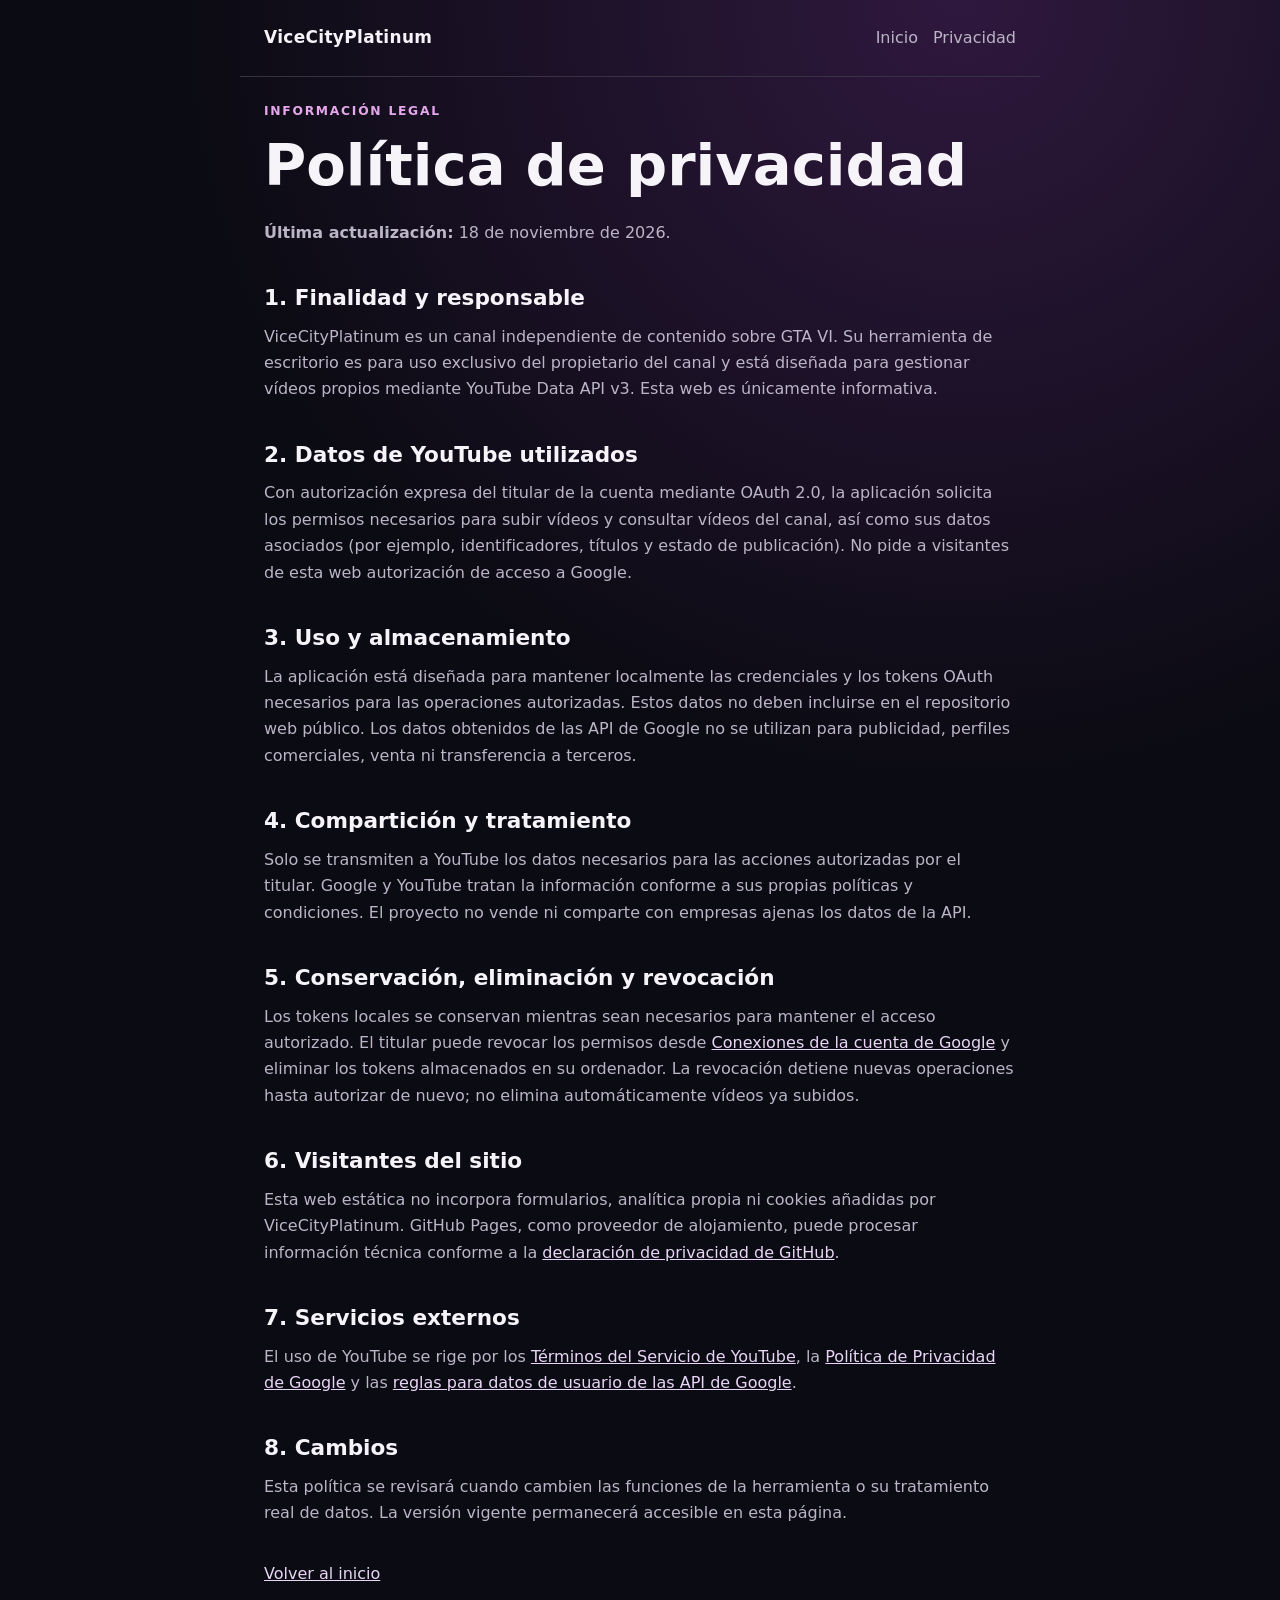
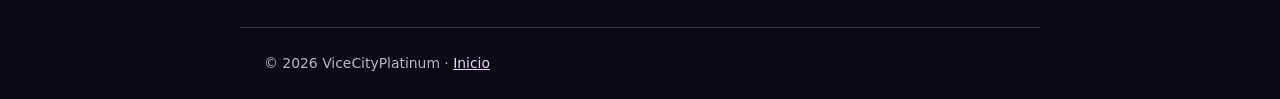
==== privacidad.html @ 12c41e84 "Añadir privacidad.html del sitio informativo" ====
<!doctype html><html lang="es"><head><meta charset="utf-8"><meta name="viewport" content="width=device-width,initial-scale=1"><meta name="description" content="Política de privacidad de la herramienta ViceCityPlatinum."><title>Política de privacidad | ViceCityPlatinum</title><link rel="stylesheet" href="./styles.css"></head><body><header class="wrap"><a class="brand" href="./">ViceCityPlatinum</a><nav aria-label="Navegación"><a href="./">Inicio</a><a href="./privacidad.html">Privacidad</a></nav></header><main class="wrap"><p class="eyebrow">Información legal</p><h1>Política de privacidad</h1><p><strong>Última actualización:</strong> 18 de noviembre de 2026.</p>
<h2>1. Finalidad y responsable</h2><p>ViceCityPlatinum es un canal independiente de contenido sobre GTA VI. Su herramienta de escritorio es para uso exclusivo del propietario del canal y está diseñada para gestionar vídeos propios mediante YouTube Data API v3. Esta web es únicamente informativa.</p>
<h2>2. Datos de YouTube utilizados</h2><p>Con autorización expresa del titular de la cuenta mediante OAuth 2.0, la aplicación solicita los permisos necesarios para subir vídeos y consultar vídeos del canal, así como sus datos asociados (por ejemplo, identificadores, títulos y estado de publicación). No pide a visitantes de esta web autorización de acceso a Google.</p>
<h2>3. Uso y almacenamiento</h2><p>La aplicación está diseñada para mantener localmente las credenciales y los tokens OAuth necesarios para las operaciones autorizadas. Estos datos no deben incluirse en el repositorio web público. Los datos obtenidos de las API de Google no se utilizan para publicidad, perfiles comerciales, venta ni transferencia a terceros.</p>
<h2>4. Compartición y tratamiento</h2><p>Solo se transmiten a YouTube los datos necesarios para las acciones autorizadas por el titular. Google y YouTube tratan la información conforme a sus propias políticas y condiciones. El proyecto no vende ni comparte con empresas ajenas los datos de la API.</p>
<h2>5. Conservación, eliminación y revocación</h2><p>Los tokens locales se conservan mientras sean necesarios para mantener el acceso autorizado. El titular puede revocar los permisos desde <a href="https://myaccount.google.com/connections">Conexiones de la cuenta de Google</a> y eliminar los tokens almacenados en su ordenador. La revocación detiene nuevas operaciones hasta autorizar de nuevo; no elimina automáticamente vídeos ya subidos.</p>
<h2>6. Visitantes del sitio</h2><p>Esta web estática no incorpora formularios, analítica propia ni cookies añadidas por ViceCityPlatinum. GitHub Pages, como proveedor de alojamiento, puede procesar información técnica conforme a la <a href="https://docs.github.com/es/site-policy/privacy-policies/github-general-privacy-statement">declaración de privacidad de GitHub</a>.</p>
<h2>7. Servicios externos</h2><p>El uso de YouTube se rige por los <a href="https://www.youtube.com/t/terms">Términos del Servicio de YouTube</a>, la <a href="https://policies.google.com/privacy">Política de Privacidad de Google</a> y las <a href="https://developers.google.com/terms/api-services-user-data-policy">reglas para datos de usuario de las API de Google</a>.</p>
<h2>8. Cambios</h2><p>Esta política se revisará cuando cambien las funciones de la herramienta o su tratamiento real de datos. La versión vigente permanecerá accesible en esta página.</p><p style="margin-top:34px"><a href="./">Volver al inicio</a></p></main><footer class="wrap">© 2026 ViceCityPlatinum · <a href="./">Inicio</a></footer></body></html>
---- styles.css ----
:root{color-scheme:dark;--bg:#0b0b13;--panel:#171622;--text:#f6f3f9;--muted:#bbb5c7;--accent:#e9d6f6;--border:#383141}*{box-sizing:border-box}body{margin:0;background:radial-gradient(circle at 75% 0,#2f183e 0,transparent 40%),var(--bg);color:var(--text);font:16px/1.65 system-ui,-apple-system,Segoe UI,Arial,sans-serif}.wrap{max-width:800px;margin:0 auto;padding:24px}header{display:flex;justify-content:space-between;align-items:center;gap:20px;border-bottom:1px solid var(--border)}.brand{font-size:1.06rem;letter-spacing:.02em;font-weight:800;color:var(--text);text-decoration:none}nav{display:flex;flex-wrap:wrap;gap:15px}a{color:var(--accent)}nav a{text-decoration:none;color:var(--muted)}nav a:hover,a:hover{color:white}main{padding-top:75px;padding-bottom:80px}h1{font-size:clamp(2.2rem,6vw,3.6rem);line-height:1.1;margin:0 0 22px}h2{font-size:1.35rem;margin:34px 0 8px}p,li{color:var(--muted)}p{margin:0 0 16px}.eyebrow{color:#e5a6eb;font-weight:700;text-transform:uppercase;letter-spacing:.14em;font-size:.77rem;margin-bottom:13px}.lead{font-size:1.14rem;max-width:650px}.panel{border:1px solid var(--border);background:var(--panel);padding:26px;border-radius:14px;margin-top:30px}.btn{display:inline-block;padding:12px 20px;background:var(--accent);color:#18121f;text-decoration:none;font-weight:750;border-radius:9px;margin-top:12px}.btn:hover{background:white;color:#18121f}.disclaimer{margin-top:30px;font-size:.85rem}footer{border-top:1px solid var(--border);padding-top:22px;color:var(--muted);font-size:.87rem}small{color:var(--muted)}ul{padding-left:22px}@media(max-width:550px){header{align-items:flex-start;flex-direction:column}main{padding-top:48px}.panel{padding:20px}}
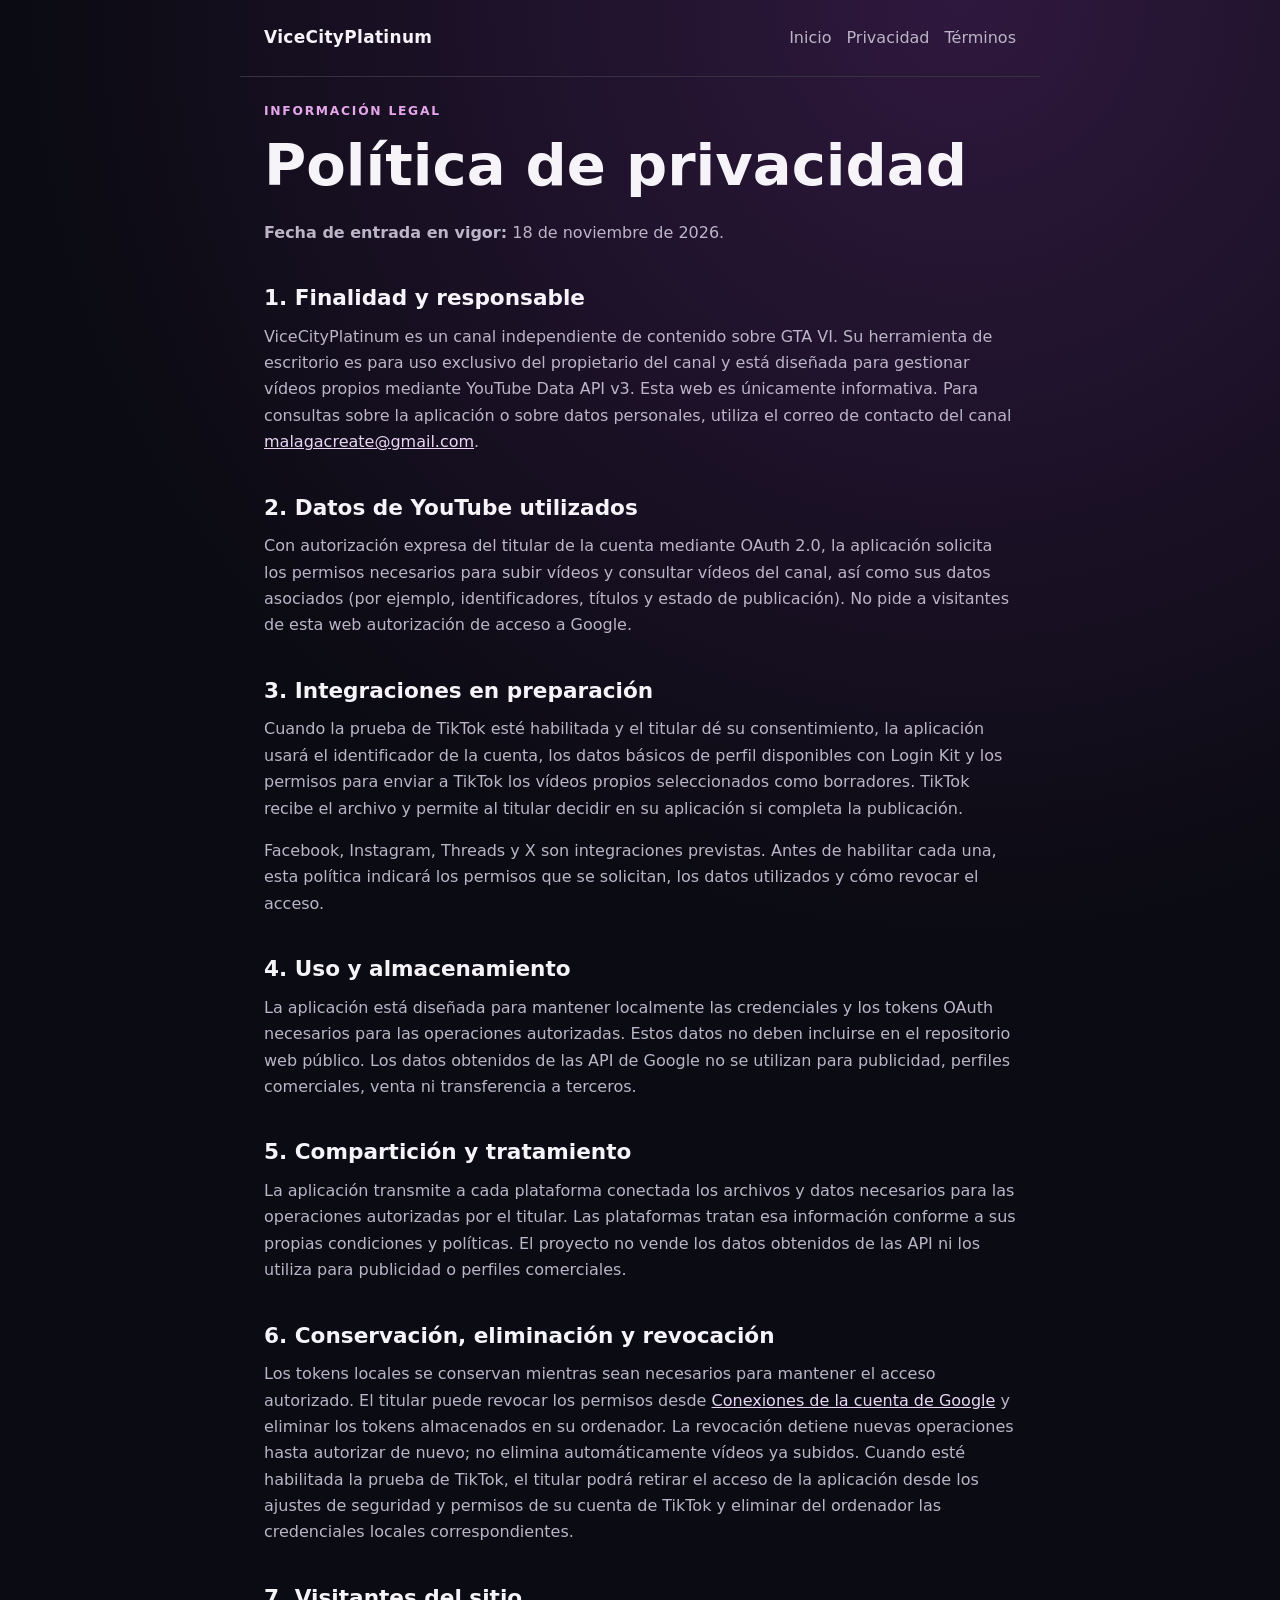
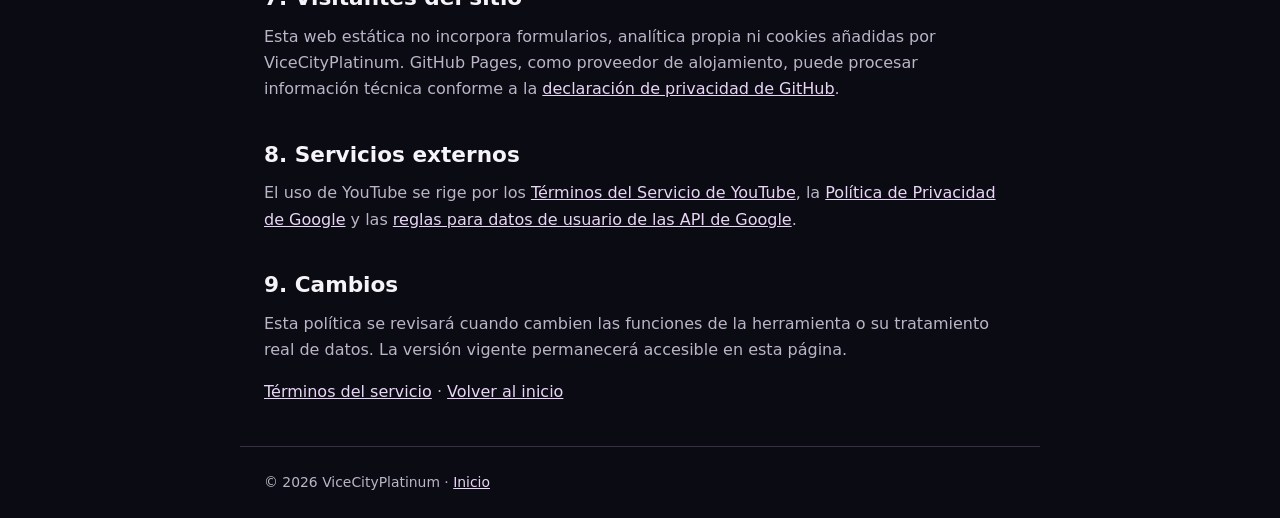
==== commit 724edbdf: "Publicar los términos y actualizar la política de privacidad" ====
--- a/privacidad.html
+++ b/privacidad.html
@@ -1,9 +1,44 @@
-<!doctype html><html lang="es"><head><meta charset="utf-8"><meta name="viewport" content="width=device-width,initial-scale=1"><meta name="description" content="Política de privacidad de la herramienta ViceCityPlatinum."><title>Política de privacidad | ViceCityPlatinum</title><link rel="stylesheet" href="./styles.css"></head><body><header class="wrap"><a class="brand" href="./">ViceCityPlatinum</a><nav aria-label="Navegación"><a href="./">Inicio</a><a href="./privacidad.html">Privacidad</a></nav></header><main class="wrap"><p class="eyebrow">Información legal</p><h1>Política de privacidad</h1><p><strong>Última actualización:</strong> 18 de noviembre de 2026.</p>
-<h2>1. Finalidad y responsable</h2><p>ViceCityPlatinum es un canal independiente de contenido sobre GTA VI. Su herramienta de escritorio es para uso exclusivo del propietario del canal y está diseñada para gestionar vídeos propios mediante YouTube Data API v3. Esta web es únicamente informativa.</p>
-<h2>2. Datos de YouTube utilizados</h2><p>Con autorización expresa del titular de la cuenta mediante OAuth 2.0, la aplicación solicita los permisos necesarios para subir vídeos y consultar vídeos del canal, así como sus datos asociados (por ejemplo, identificadores, títulos y estado de publicación). No pide a visitantes de esta web autorización de acceso a Google.</p>
-<h2>3. Uso y almacenamiento</h2><p>La aplicación está diseñada para mantener localmente las credenciales y los tokens OAuth necesarios para las operaciones autorizadas. Estos datos no deben incluirse en el repositorio web público. Los datos obtenidos de las API de Google no se utilizan para publicidad, perfiles comerciales, venta ni transferencia a terceros.</p>
-<h2>4. Compartición y tratamiento</h2><p>Solo se transmiten a YouTube los datos necesarios para las acciones autorizadas por el titular. Google y YouTube tratan la información conforme a sus propias políticas y condiciones. El proyecto no vende ni comparte con empresas ajenas los datos de la API.</p>
-<h2>5. Conservación, eliminación y revocación</h2><p>Los tokens locales se conservan mientras sean necesarios para mantener el acceso autorizado. El titular puede revocar los permisos desde <a href="https://myaccount.google.com/connections">Conexiones de la cuenta de Google</a> y eliminar los tokens almacenados en su ordenador. La revocación detiene nuevas operaciones hasta autorizar de nuevo; no elimina automáticamente vídeos ya subidos.</p>
-<h2>6. Visitantes del sitio</h2><p>Esta web estática no incorpora formularios, analítica propia ni cookies añadidas por ViceCityPlatinum. GitHub Pages, como proveedor de alojamiento, puede procesar información técnica conforme a la <a href="https://docs.github.com/es/site-policy/privacy-policies/github-general-privacy-statement">declaración de privacidad de GitHub</a>.</p>
-<h2>7. Servicios externos</h2><p>El uso de YouTube se rige por los <a href="https://www.youtube.com/t/terms">Términos del Servicio de YouTube</a>, la <a href="https://policies.google.com/privacy">Política de Privacidad de Google</a> y las <a href="https://developers.google.com/terms/api-services-user-data-policy">reglas para datos de usuario de las API de Google</a>.</p>
-<h2>8. Cambios</h2><p>Esta política se revisará cuando cambien las funciones de la herramienta o su tratamiento real de datos. La versión vigente permanecerá accesible en esta página.</p><p style="margin-top:34px"><a href="./">Volver al inicio</a></p></main><footer class="wrap">© 2026 ViceCityPlatinum · <a href="./">Inicio</a></footer></body></html>+<!doctype html>
+<html lang="es">
+<head>
+<meta charset="utf-8">
+<meta name="viewport" content="width=device-width,initial-scale=1">
+<meta name="description" content="Política de privacidad de la herramienta ViceCityPlatinum.">
+<title>Política de privacidad | ViceCityPlatinum</title>
+<link rel="stylesheet" href="./styles.css">
+</head>
+<body>
+<header class="wrap"><a class="brand" href="./">ViceCityPlatinum</a>
+<nav aria-label="Navegación"><a href="./">Inicio</a><a href="./privacidad.html">Privacidad</a><a href="./terminos.html">Términos</a>
+</nav>
+</header>
+<main class="wrap">
+<p class="eyebrow">Información legal</p>
+<h1>Política de privacidad</h1>
+<p><strong>Fecha de entrada en vigor:</strong> 18 de noviembre de 2026.</p>
+<h2>1. Finalidad y responsable</h2>
+<p>ViceCityPlatinum es un canal independiente de contenido sobre GTA VI. Su herramienta de escritorio es para uso exclusivo del propietario del canal y está diseñada para gestionar vídeos propios mediante YouTube Data API v3. Esta web es únicamente informativa. Para consultas sobre la aplicación o sobre datos personales, utiliza el correo de contacto del canal <a href="mailto:malagacreate@gmail.com">malagacreate@gmail.com</a>.</p>
+<h2>2. Datos de YouTube utilizados</h2>
+<p>Con autorización expresa del titular de la cuenta mediante OAuth 2.0, la aplicación solicita los permisos necesarios para subir vídeos y consultar vídeos del canal, así como sus datos asociados (por ejemplo, identificadores, títulos y estado de publicación). No pide a visitantes de esta web autorización de acceso a Google.</p>
+<h2>3. Integraciones en preparación</h2>
+<p>Cuando la prueba de TikTok esté habilitada y el titular dé su consentimiento, la aplicación usará el identificador de la cuenta, los datos básicos de perfil disponibles con Login Kit y los permisos para enviar a TikTok los vídeos propios seleccionados como borradores. TikTok recibe el archivo y permite al titular decidir en su aplicación si completa la publicación.</p>
+<p>Facebook, Instagram, Threads y X son integraciones previstas. Antes de habilitar cada una, esta política indicará los permisos que se solicitan, los datos utilizados y cómo revocar el acceso.</p>
+<h2>4. Uso y almacenamiento</h2>
+<p>La aplicación está diseñada para mantener localmente las credenciales y los tokens OAuth necesarios para las operaciones autorizadas. Estos datos no deben incluirse en el repositorio web público. Los datos obtenidos de las API de Google no se utilizan para publicidad, perfiles comerciales, venta ni transferencia a terceros.</p>
+<h2>5. Compartición y tratamiento</h2>
+<p>La aplicación transmite a cada plataforma conectada los archivos y datos necesarios para las operaciones autorizadas por el titular. Las plataformas tratan esa información conforme a sus propias condiciones y políticas. El proyecto no vende los datos obtenidos de las API ni los utiliza para publicidad o perfiles comerciales.</p>
+<h2>6. Conservación, eliminación y revocación</h2>
+<p>Los tokens locales se conservan mientras sean necesarios para mantener el acceso autorizado. El titular puede revocar los permisos desde <a href="https://myaccount.google.com/connections">Conexiones de la cuenta de Google</a> y eliminar los tokens almacenados en su ordenador. La revocación detiene nuevas operaciones hasta autorizar de nuevo; no elimina automáticamente vídeos ya subidos. Cuando esté habilitada la prueba de TikTok, el titular podrá retirar el acceso de la aplicación desde los ajustes de seguridad y permisos de su cuenta de TikTok y eliminar del ordenador las credenciales locales correspondientes.</p>
+<h2>7. Visitantes del sitio</h2>
+<p>Esta web estática no incorpora formularios, analítica propia ni cookies añadidas por ViceCityPlatinum. GitHub Pages, como proveedor de alojamiento, puede procesar información técnica conforme a la <a href="https://docs.github.com/es/site-policy/privacy-policies/github-general-privacy-statement">declaración de privacidad de GitHub</a>.</p>
+<h2>8. Servicios externos</h2>
+<p>El uso de YouTube se rige por los <a href="https://www.youtube.com/t/terms">Términos del Servicio de YouTube</a>, la <a href="https://policies.google.com/privacy">Política de Privacidad de Google</a> y las <a href="https://developers.google.com/terms/api-services-user-data-policy">reglas para datos de usuario de las API de Google</a>.</p>
+<h2>9. Cambios</h2>
+<p>Esta política se revisará cuando cambien las funciones de la herramienta o su tratamiento real de datos. La versión vigente permanecerá accesible en esta página.</p>
+<p><a href="./terminos.html">Términos del servicio</a> · <a href="./">Volver al inicio</a>
+</p>
+</main>
+<footer class="wrap">© 2026 ViceCityPlatinum · <a href="./">Inicio</a>
+</footer>
+</body>
+</html>
